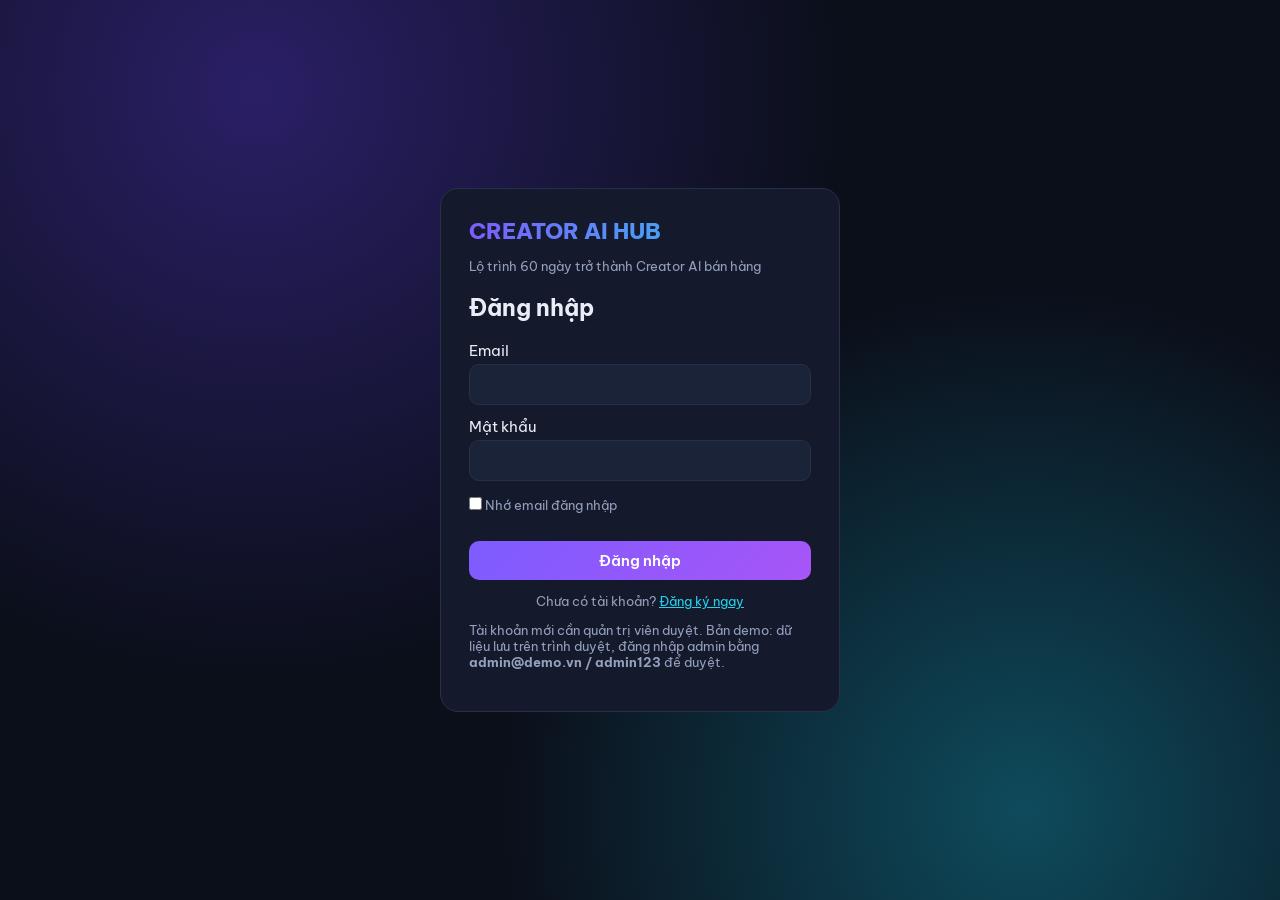
==== index.html @ b3c8a157 "Creator AI Hub: trang lộ trình 60 ngày + bảng tổng hợp tính năng Co-Authored-By: Claude Opus 5.5 <no" ====
<!doctype html>
<html lang="vi">
<head>
<meta charset="utf-8">
<meta name="viewport" content="width=device-width,initial-scale=1">
<title>Creator AI Hub</title>
<meta name="description" content="Lộ trình 60 ngày trở thành Creator AI bán hàng – học, thi đua, nhận thưởng.">
<link rel="preconnect" href="https://fonts.googleapis.com">
<link href="https://fonts.googleapis.com/css2?family=Be+Vietnam+Pro:wght@400;500;600;700;800&display=swap" rel="stylesheet">
<link rel="stylesheet" href="style.css">
</head>
<body>
<div id="app"></div>
<div id="modal" class="modal hidden"><div class="modal-box"><button class="x" onclick="closeModal()">×</button><div id="modal-body"></div></div></div>
<div id="toast" class="toast"></div>
<script src="data.js"></script>
<script src="app.js"></script>
</body>
</html>
---- style.css ----
:root{--bg:#0b0f1a;--card:#141a2b;--card2:#1b2338;--line:#26304a;--text:#e9edf7;--muted:#93a0bd;--brand:#7c5cff;--brand2:#22d3ee;--gold:#fbbf24;--ok:#34d399;--bad:#f87171}
*{box-sizing:border-box}
body{margin:0;background:var(--bg);color:var(--text);font-family:'Be Vietnam Pro',system-ui,sans-serif;font-size:15px}
a{color:var(--brand2)}
button{font:inherit;cursor:pointer}
.btn{background:linear-gradient(135deg,var(--brand),#a855f7);color:#fff;border:0;border-radius:10px;padding:10px 16px;font-weight:600}
.btn.ghost{background:var(--card2);border:1px solid var(--line)}
.btn.sm{padding:6px 10px;font-size:13px}
.btn:disabled{opacity:.45;cursor:not-allowed}
input,textarea,select{width:100%;background:var(--card2);border:1px solid var(--line);color:var(--text);border-radius:10px;padding:10px 12px;font:inherit;margin:4px 0 12px}
.auth{min-height:100vh;display:grid;place-items:center;padding:16px;background:radial-gradient(circle at 20% 10%,#2a1f66 0,transparent 45%),radial-gradient(circle at 80% 90%,#0e4b5c 0,transparent 40%)}
.auth-card{width:100%;max-width:400px;background:var(--card);border:1px solid var(--line);border-radius:18px;padding:28px}
.logo{font-weight:800;font-size:22px;background:linear-gradient(90deg,var(--brand),var(--brand2));-webkit-background-clip:text;color:transparent}
.muted{color:var(--muted);font-size:13px}
.layout{display:flex;min-height:100vh}
.side{width:230px;background:var(--card);border-right:1px solid var(--line);padding:18px 12px;position:sticky;top:0;height:100vh;overflow:auto;flex-shrink:0}
.side .nav{display:flex;flex-direction:column;gap:2px;margin-top:18px}
.side .nav button{background:none;border:0;color:var(--muted);text-align:left;padding:10px 12px;border-radius:10px}
.side .nav button.on,.side .nav button:hover{background:var(--card2);color:var(--text)}
main{flex:1;padding:24px;max-width:1100px;min-width:0}
.top{display:flex;justify-content:space-between;align-items:center;gap:12px;flex-wrap:wrap;margin-bottom:20px}
.pill{background:var(--card2);border:1px solid var(--line);border-radius:999px;padding:6px 12px;font-size:13px}
.grid{display:grid;gap:14px;grid-template-columns:repeat(auto-fill,minmax(240px,1fr))}
.card{background:var(--card);border:1px solid var(--line);border-radius:14px;padding:16px}
.card h3{margin:0 0 6px;font-size:16px}
.stat{font-size:26px;font-weight:800}
.bar{height:8px;background:var(--card2);border-radius:9px;overflow:hidden}.bar i{display:block;height:100%;background:linear-gradient(90deg,var(--brand),var(--brand2))}
.lesson{display:flex;gap:12px;align-items:center;cursor:pointer}
.lesson .n{width:42px;height:42px;border-radius:10px;background:var(--card2);display:grid;place-items:center;font-weight:700;flex-shrink:0}
.lesson.done .n{background:var(--ok);color:#000}.lesson.lock{opacity:.5}
.tag{font-size:11px;padding:2px 8px;border-radius:99px;background:var(--card2);color:var(--muted)}
table{width:100%;border-collapse:collapse}td,th{padding:10px;border-bottom:1px solid var(--line);text-align:left;font-size:14px}
.wheel-wrap{position:relative;width:300px;height:300px;margin:10px auto}
.wheel{width:100%;height:100%;border-radius:50%;border:6px solid var(--gold);transition:transform 4s cubic-bezier(.2,.8,.2,1)}
.pointer{position:absolute;top:-12px;left:50%;transform:translateX(-50%);border:12px solid transparent;border-top:22px solid var(--gold)}
.pots{display:grid;grid-template-columns:repeat(auto-fill,minmax(90px,1fr));gap:10px}
.pot{background:var(--card2);border:1px solid var(--line);border-radius:12px;text-align:center;padding:10px 4px;cursor:pointer;font-size:30px;user-select:none}
.pot small{display:block;font-size:11px;color:var(--muted)}
.chat{height:360px;overflow:auto;display:flex;flex-direction:column;gap:8px;padding:8px;background:var(--card2);border-radius:12px;margin-bottom:10px}
.msg{max-width:80%;padding:8px 12px;border-radius:12px;white-space:pre-wrap}.msg.u{align-self:flex-end;background:var(--brand)}.msg.a{background:var(--card)}
.modal{position:fixed;inset:0;background:#000a;display:grid;place-items:center;padding:16px;z-index:50}.hidden{display:none}
.modal-box{background:var(--card);border:1px solid var(--line);border-radius:16px;padding:22px;width:100%;max-width:560px;max-height:90vh;overflow:auto;position:relative}
.x{position:absolute;right:12px;top:8px;background:none;border:0;color:var(--muted);font-size:26px}
.toast{position:fixed;bottom:20px;left:50%;transform:translateX(-50%) translateY(100px);background:var(--card2);border:1px solid var(--brand);padding:10px 18px;border-radius:12px;transition:.3s;z-index:60}.toast.show{transform:translateX(-50%) translateY(0)}
.menu-btn{display:none}
@media(max-width:800px){.side{position:fixed;left:-240px;z-index:40;transition:.25s}.side.open{left:0}.menu-btn{display:inline-block}main{padding:16px}}
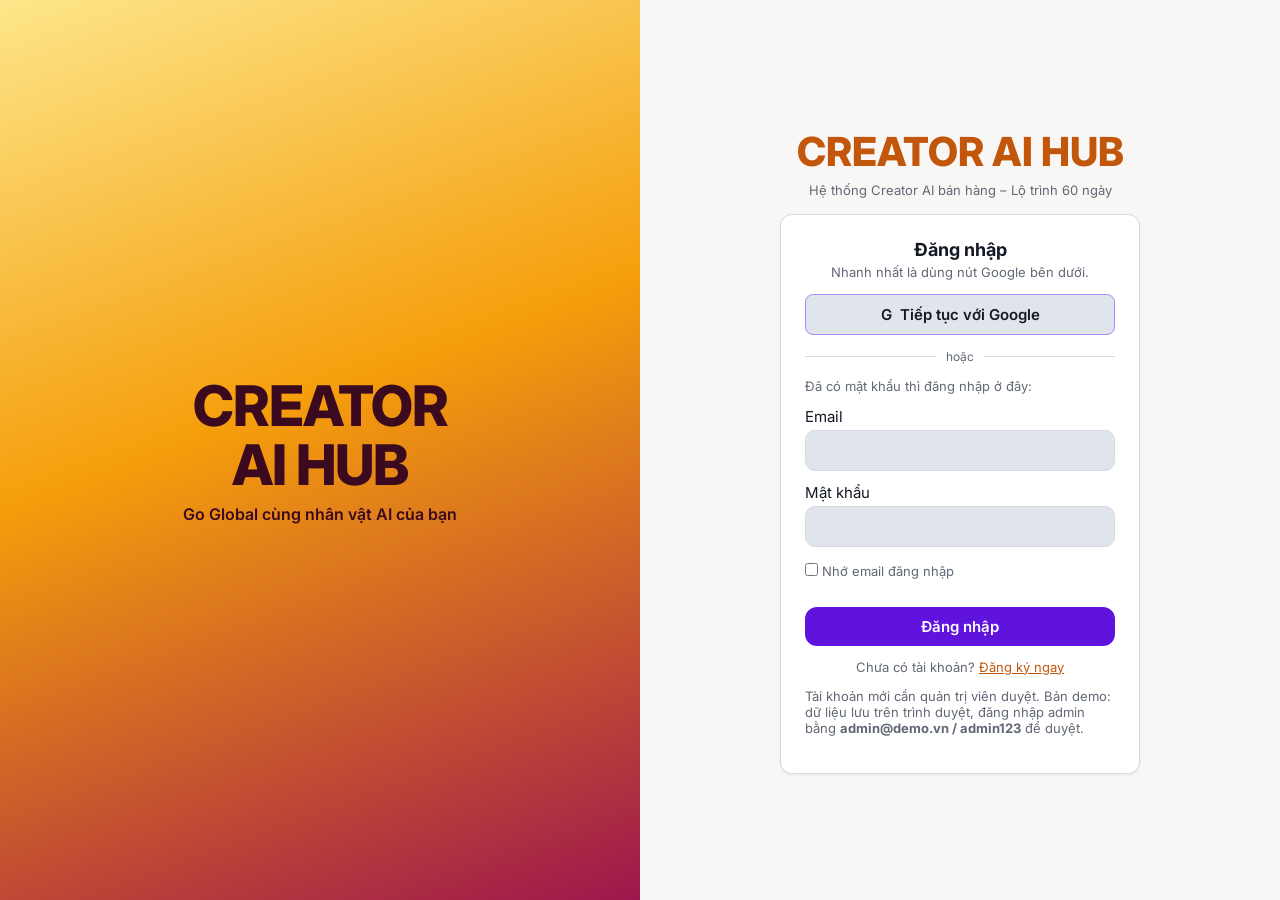
==== commit c2fdf784: "Đổi giao diện sáng giống trang gốc: nền kem, tiêu đề cam, đăng nhập chia đôi Co-Authored-By: Claude " ====
--- a/index.html
+++ b/index.html
@@ -6,7 +6,7 @@
 <title>Creator AI Hub</title>
 <meta name="description" content="Lộ trình 60 ngày trở thành Creator AI bán hàng – học, thi đua, nhận thưởng.">
 <link rel="preconnect" href="https://fonts.googleapis.com">
-<link href="https://fonts.googleapis.com/css2?family=Be+Vietnam+Pro:wght@400;500;600;700;800&display=swap" rel="stylesheet">
+<link href="https://fonts.googleapis.com/css2?family=Inter:wght@400;500;600;700;800&display=swap" rel="stylesheet">
 <link rel="stylesheet" href="style.css">
 </head>
 <body>
--- a/style.css
+++ b/style.css
@@ -1,16 +1,16 @@
-:root{--bg:#0b0f1a;--card:#141a2b;--card2:#1b2338;--line:#26304a;--text:#e9edf7;--muted:#93a0bd;--brand:#7c5cff;--brand2:#22d3ee;--gold:#fbbf24;--ok:#34d399;--bad:#f87171}
+:root{--bg:hsl(30 20% 97%);--card:#fff;--card2:hsl(220 18% 93%);--line:hsl(220 16% 86%);--text:hsl(222 30% 11%);--muted:hsl(220 9% 42%);--brand:hsl(263 84% 47%);--brand2:#c2570c;--gold:#f5b301;--ok:#16a34a;--bad:#dc2626}
 *{box-sizing:border-box}
-body{margin:0;background:var(--bg);color:var(--text);font-family:'Be Vietnam Pro',system-ui,sans-serif;font-size:15px}
+body{margin:0;background:var(--bg);color:var(--text);font-family:Inter,system-ui,sans-serif;font-size:15px}
 a{color:var(--brand2)}
 button{font:inherit;cursor:pointer}
-.btn{background:linear-gradient(135deg,var(--brand),#a855f7);color:#fff;border:0;border-radius:10px;padding:10px 16px;font-weight:600}
+.btn{background:var(--brand);color:#fff;border:0;border-radius:.75rem;padding:10px 16px;font-weight:600}
 .btn.ghost{background:var(--card2);border:1px solid var(--line)}
 .btn.sm{padding:6px 10px;font-size:13px}
 .btn:disabled{opacity:.45;cursor:not-allowed}
-input,textarea,select{width:100%;background:var(--card2);border:1px solid var(--line);color:var(--text);border-radius:10px;padding:10px 12px;font:inherit;margin:4px 0 12px}
-.auth{min-height:100vh;display:grid;place-items:center;padding:16px;background:radial-gradient(circle at 20% 10%,#2a1f66 0,transparent 45%),radial-gradient(circle at 80% 90%,#0e4b5c 0,transparent 40%)}
-.auth-card{width:100%;max-width:400px;background:var(--card);border:1px solid var(--line);border-radius:18px;padding:28px}
-.logo{font-weight:800;font-size:22px;background:linear-gradient(90deg,var(--brand),var(--brand2));-webkit-background-clip:text;color:transparent}
+input,textarea,select{width:100%;background:hsl(220 20% 90%);border:1px solid var(--line);color:var(--text);border-radius:10px;padding:10px 12px;font:inherit;margin:4px 0 12px}
+.auth{min-height:100vh;display:grid;grid-template-columns:1fr 1fr}.hero{background:linear-gradient(160deg,#fde68a,#f59e0b 45%,#9d174d);display:grid;place-items:center;color:#3b0a1e;font-weight:800;font-size:56px;text-align:center;line-height:1.05;letter-spacing:-1px}.hero small{display:block;font-size:16px;font-weight:600;letter-spacing:0;margin-top:12px}.auth-side{display:flex;flex-direction:column;align-items:center;justify-content:center;padding:32px 16px}.brand-title{font-size:40px;font-weight:800;color:var(--brand2);margin:0;text-align:center}
+.auth-card{width:100%;max-width:360px;background:var(--card);border:1px solid var(--line);border-radius:.75rem;padding:24px;margin-top:16px;box-shadow:0 1px 3px #0001}.auth-card h2{text-align:center;font-size:18px;margin:0 0 4px}.gbtn{width:100%;background:hsl(220 20% 90%);border:1px solid #a78bfa;border-radius:.5rem;padding:10px;font-weight:600;color:var(--text)}.or{display:flex;align-items:center;gap:10px;color:var(--muted);font-size:12px;margin:14px 0}.or:before,.or:after{content:'';flex:1;height:1px;background:var(--line)}
+.logo{font-weight:800;font-size:20px;color:var(--brand2)}
 .muted{color:var(--muted);font-size:13px}
 .layout{display:flex;min-height:100vh}
 .side{width:230px;background:var(--card);border-right:1px solid var(--line);padding:18px 12px;position:sticky;top:0;height:100vh;overflow:auto;flex-shrink:0}
@@ -37,10 +37,10 @@
 .pot{background:var(--card2);border:1px solid var(--line);border-radius:12px;text-align:center;padding:10px 4px;cursor:pointer;font-size:30px;user-select:none}
 .pot small{display:block;font-size:11px;color:var(--muted)}
 .chat{height:360px;overflow:auto;display:flex;flex-direction:column;gap:8px;padding:8px;background:var(--card2);border-radius:12px;margin-bottom:10px}
-.msg{max-width:80%;padding:8px 12px;border-radius:12px;white-space:pre-wrap}.msg.u{align-self:flex-end;background:var(--brand)}.msg.a{background:var(--card)}
-.modal{position:fixed;inset:0;background:#000a;display:grid;place-items:center;padding:16px;z-index:50}.hidden{display:none}
+.msg{max-width:80%;padding:8px 12px;border-radius:12px;white-space:pre-wrap}.msg.u{align-self:flex-end;background:var(--brand);color:#fff}.msg.a{background:var(--card)}
+.modal{position:fixed;inset:0;background:#0006;display:grid;place-items:center;padding:16px;z-index:50}.hidden{display:none}
 .modal-box{background:var(--card);border:1px solid var(--line);border-radius:16px;padding:22px;width:100%;max-width:560px;max-height:90vh;overflow:auto;position:relative}
 .x{position:absolute;right:12px;top:8px;background:none;border:0;color:var(--muted);font-size:26px}
 .toast{position:fixed;bottom:20px;left:50%;transform:translateX(-50%) translateY(100px);background:var(--card2);border:1px solid var(--brand);padding:10px 18px;border-radius:12px;transition:.3s;z-index:60}.toast.show{transform:translateX(-50%) translateY(0)}
 .menu-btn{display:none}
-@media(max-width:800px){.side{position:fixed;left:-240px;z-index:40;transition:.25s}.side.open{left:0}.menu-btn{display:inline-block}main{padding:16px}}
+@media(max-width:800px){.auth{grid-template-columns:1fr}.hero{min-height:180px;font-size:34px}.side{position:fixed;left:-240px;z-index:40;transition:.25s}.side.open{left:0}.menu-btn{display:inline-block}main{padding:16px}}
